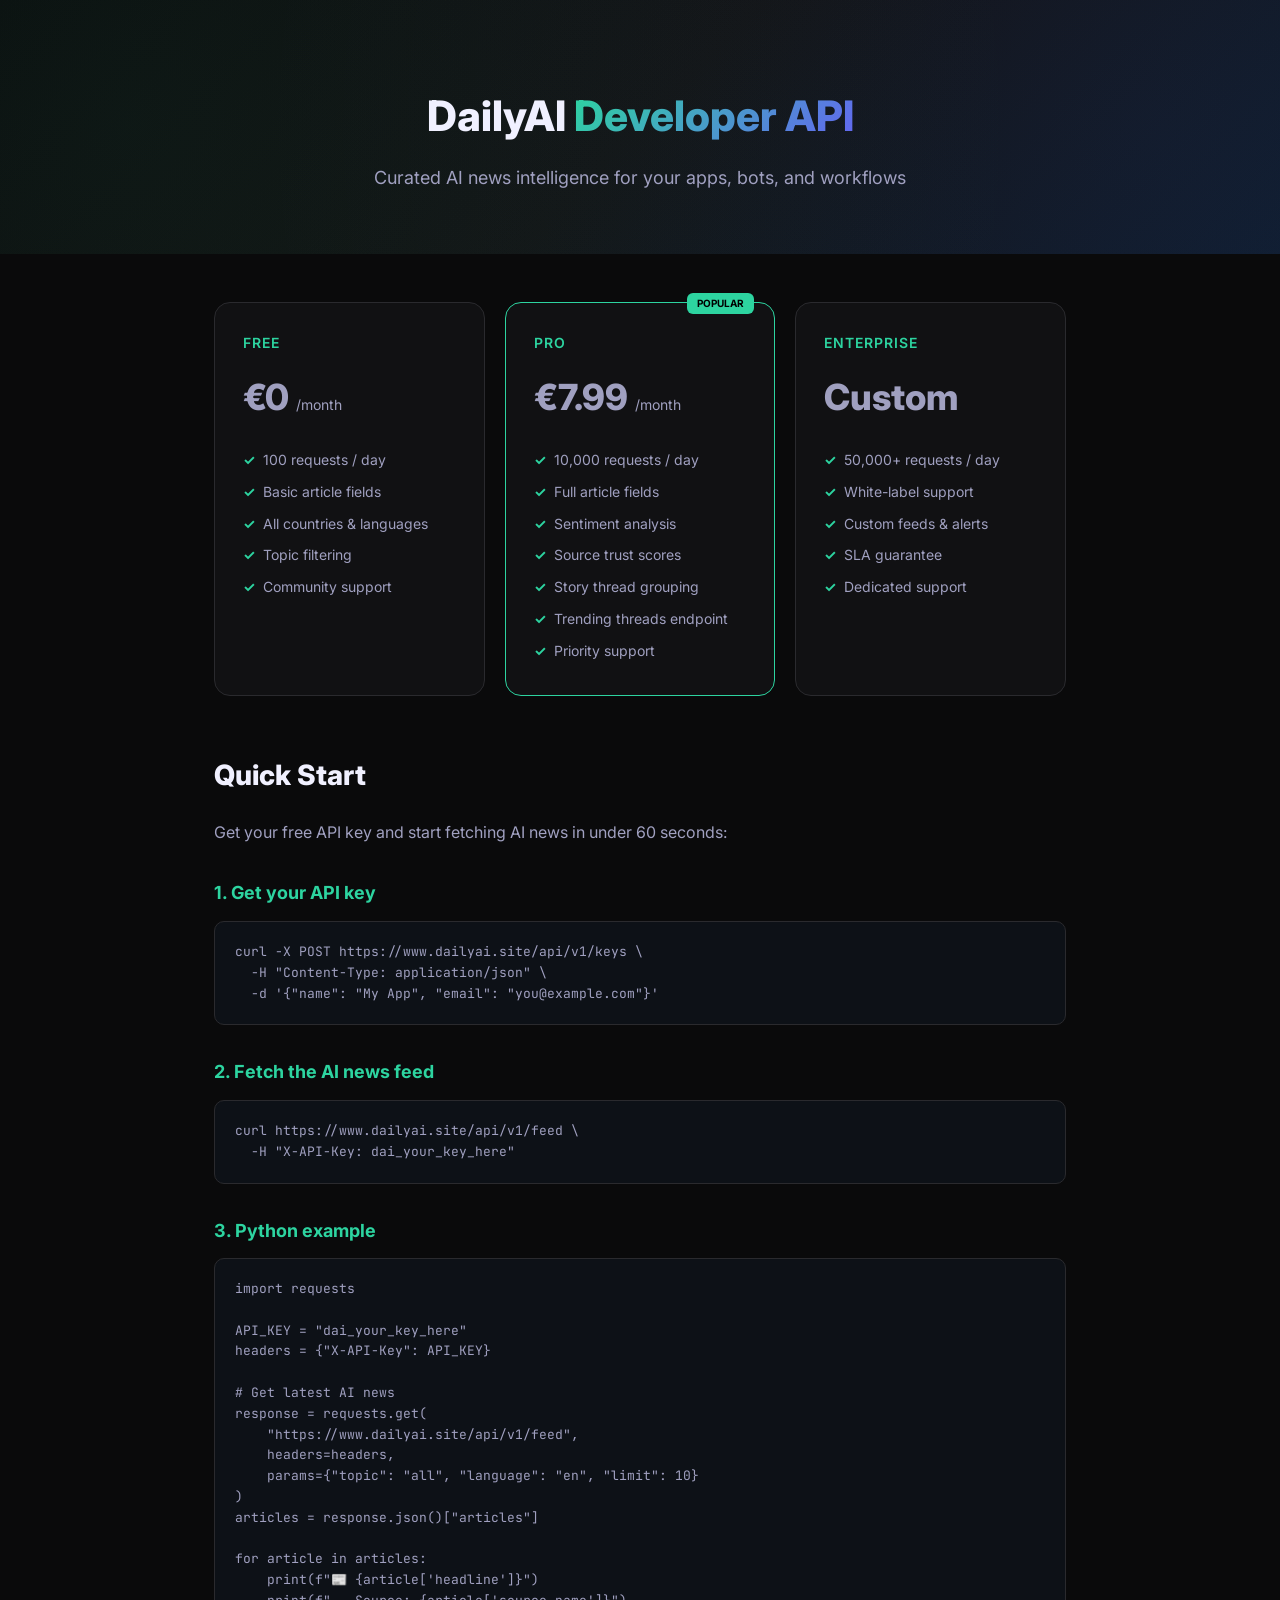
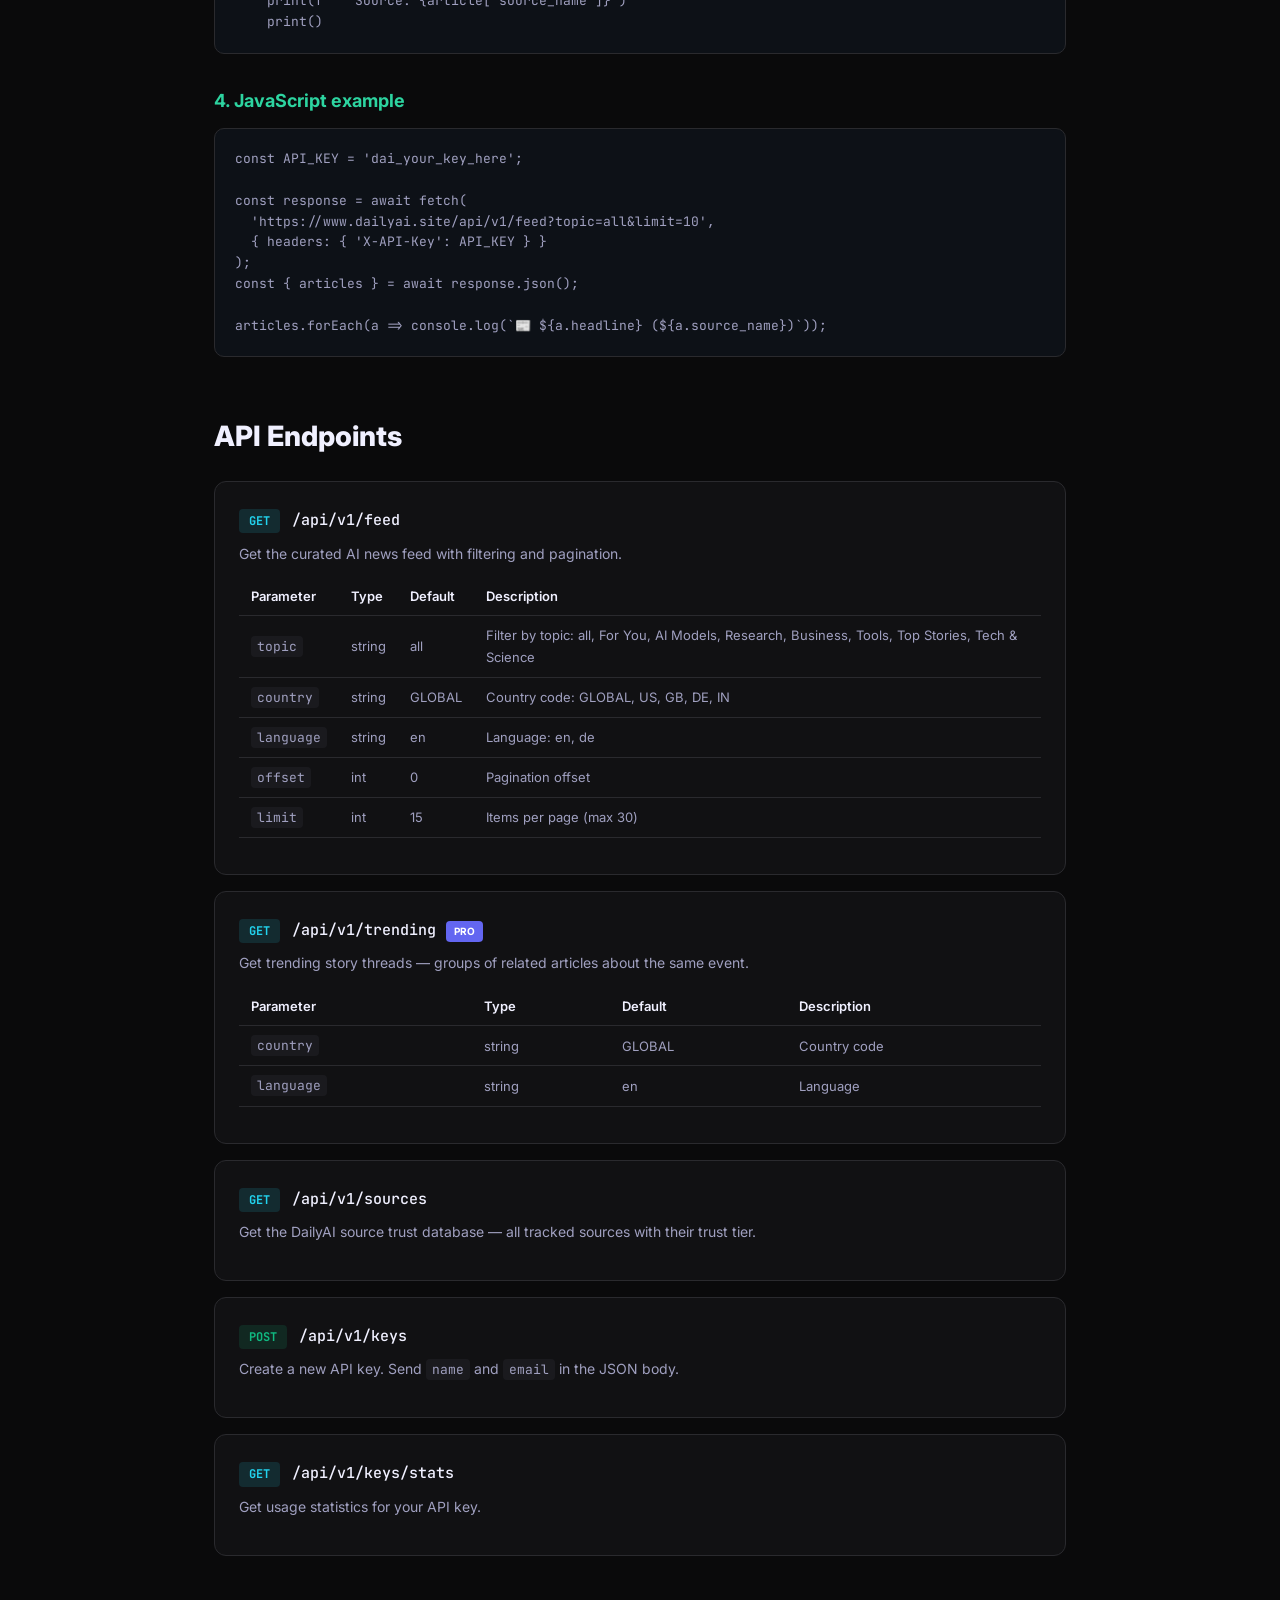
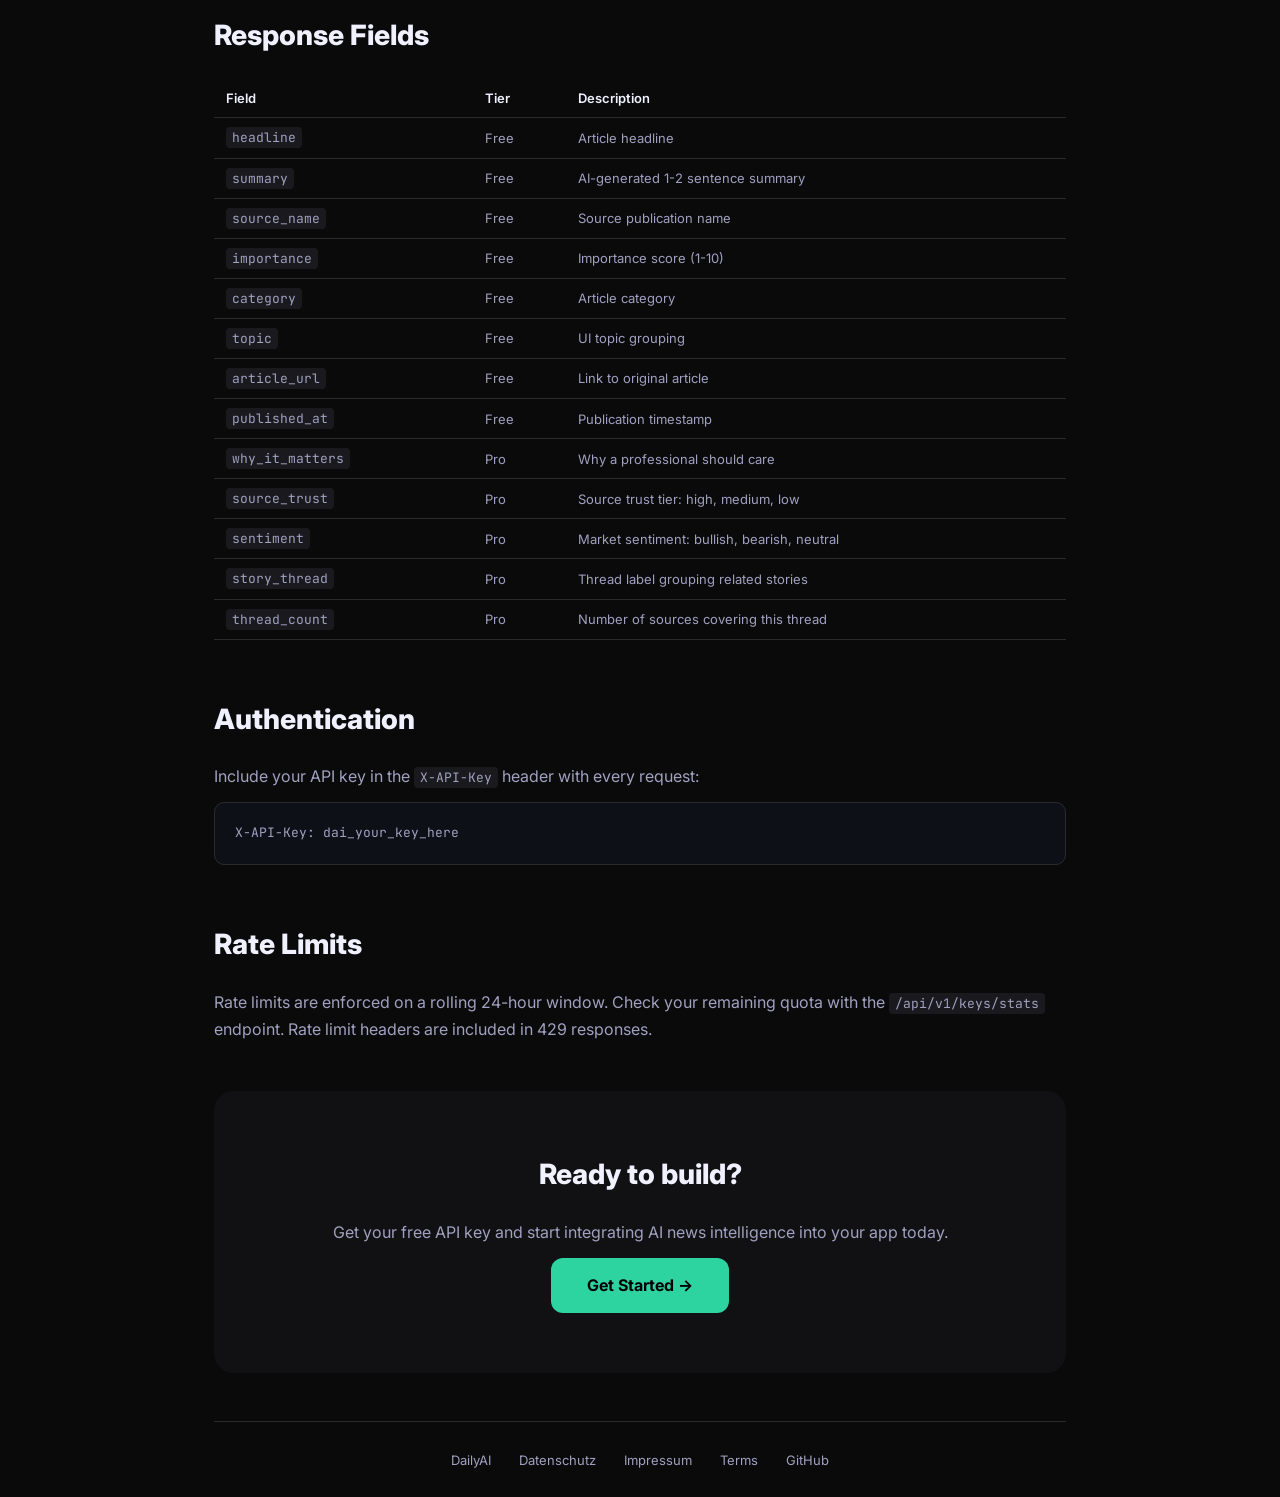
==== templates/api_docs.html @ f0fd5617 "Add privacy policy, imprint, and terms of service pages; implement comprehensive test suite for API " ====
<!DOCTYPE html>
<html lang="en">
<head>
    <meta charset="UTF-8">
    <meta name="viewport" content="width=device-width, initial-scale=1.0">
    <title>Developer API — DailyAI</title>
    <meta name="description" content="DailyAI Developer API — Curated AI news feed, trending threads, and source trust data for your applications.">
    <link rel="preconnect" href="https://fonts.googleapis.com">
    <link href="https://fonts.googleapis.com/css2?family=Inter:wght@400;500;600;700;800&family=JetBrains+Mono:wght@400;500&display=swap" rel="stylesheet">
    <style>
        :root { --bg: #0a0a0b; --surface: #111113; --surface2: #1a1a1e; --border: #2a2a2e; --text: #f0f0ff; --text-muted: #a0a0c0; --accent: #2dd4a0; --accent2: #6366f1; --code-bg: #0d1117; }
        * { margin: 0; padding: 0; box-sizing: border-box; }
        body { background: var(--bg); color: var(--text); font-family: 'Inter', sans-serif; line-height: 1.7; }
        .hero { text-align: center; padding: 80px 24px 48px; background: linear-gradient(135deg, #0a0a0b 0%, #111 50%, #0d1b2a 100%); position: relative; overflow: hidden; }
        .hero::before { content: ''; position: absolute; top: -50%; left: -50%; width: 200%; height: 200%; background: radial-gradient(circle at 30% 50%, rgba(45,212,160,0.06) 0%, transparent 50%), radial-gradient(circle at 70% 50%, rgba(99,102,241,0.06) 0%, transparent 50%); animation: orb 15s ease-in-out infinite; }
        @keyframes orb { 0%, 100% { transform: rotate(0deg); } 50% { transform: rotate(180deg); } }
        .hero h1 { font-size: 42px; font-weight: 800; position: relative; z-index: 1; }
        .hero h1 span { background: linear-gradient(135deg, var(--accent), var(--accent2)); -webkit-background-clip: text; -webkit-text-fill-color: transparent; }
        .hero p { color: var(--text-muted); font-size: 18px; margin-top: 12px; position: relative; z-index: 1; }
        .container { max-width: 900px; margin: 0 auto; padding: 0 24px; }
        .pricing-grid { display: grid; grid-template-columns: repeat(auto-fit, minmax(250px, 1fr)); gap: 20px; margin: 48px 0; }
        .pricing-card { background: var(--surface); border: 1px solid var(--border); border-radius: 16px; padding: 28px; transition: transform 0.2s, border-color 0.3s; }
        .pricing-card:hover { transform: translateY(-4px); border-color: var(--accent); }
        .pricing-card.featured { border-color: var(--accent); position: relative; }
        .pricing-card.featured::after { content: 'POPULAR'; position: absolute; top: -10px; right: 20px; background: var(--accent); color: #000; font-size: 10px; font-weight: 700; padding: 2px 10px; border-radius: 6px; }
        .pricing-tier { font-size: 14px; font-weight: 600; color: var(--accent); text-transform: uppercase; letter-spacing: 1px; }
        .pricing-price { font-size: 36px; font-weight: 800; margin: 8px 0; }
        .pricing-price span { font-size: 14px; font-weight: 400; color: var(--text-muted); }
        .pricing-features { list-style: none; margin-top: 16px; }
        .pricing-features li { padding: 4px 0; font-size: 14px; color: var(--text-muted); }
        .pricing-features li::before { content: '✓'; color: var(--accent); margin-right: 8px; font-weight: 700; }
        h2 { font-size: 28px; font-weight: 800; margin: 56px 0 20px; }
        h3 { font-size: 18px; font-weight: 700; margin: 32px 0 12px; color: var(--accent); }
        .endpoint-card { background: var(--surface); border: 1px solid var(--border); border-radius: 12px; padding: 24px; margin: 16px 0; }
        .endpoint-method { display: inline-block; background: #22d3ee22; color: #22d3ee; font-size: 12px; font-weight: 700; padding: 2px 10px; border-radius: 4px; margin-right: 8px; font-family: 'JetBrains Mono', monospace; }
        .endpoint-method.post { background: #10b98122; color: #10b981; }
        .endpoint-path { font-family: 'JetBrains Mono', monospace; font-size: 15px; font-weight: 500; }
        .endpoint-desc { color: var(--text-muted); font-size: 14px; margin-top: 8px; }
        pre { background: var(--code-bg); border: 1px solid var(--border); border-radius: 10px; padding: 20px; overflow-x: auto; font-family: 'JetBrains Mono', monospace; font-size: 13px; line-height: 1.6; color: var(--text-muted); margin: 12px 0; }
        code { font-family: 'JetBrains Mono', monospace; }
        .inline-code { background: var(--surface2); padding: 2px 6px; border-radius: 4px; font-size: 13px; }
        .cta-section { text-align: center; padding: 60px 24px; background: var(--surface); border-radius: 20px; margin: 48px 0; }
        .cta-btn { display: inline-block; padding: 14px 36px; background: var(--accent); color: #000; font-weight: 700; font-size: 16px; border-radius: 12px; text-decoration: none; transition: transform 0.2s; }
        .cta-btn:hover { transform: scale(1.05); }
        .params-table { width: 100%; border-collapse: collapse; margin: 12px 0; }
        .params-table th, .params-table td { text-align: left; padding: 8px 12px; border-bottom: 1px solid var(--border); font-size: 13px; }
        .params-table th { color: var(--text); font-weight: 600; }
        .params-table td { color: var(--text-muted); }
        .badge { display: inline-block; background: var(--accent2); color: white; font-size: 10px; font-weight: 700; padding: 2px 8px; border-radius: 4px; margin-left: 6px; }
        .footer-legal { margin-top: 48px; padding: 24px; border-top: 1px solid var(--border); text-align: center; }
        .footer-legal a { color: var(--text-muted); text-decoration: none; margin: 0 12px; font-size: 13px; }
        p { color: var(--text-muted); margin-bottom: 12px; }
    </style>
</head>
<body>

<div class="hero">
    <h1>DailyAI <span>Developer API</span></h1>
    <p>Curated AI news intelligence for your apps, bots, and workflows</p>
</div>

<div class="container">

    <div class="pricing-grid">
        <div class="pricing-card">
            <p class="pricing-tier">Free</p>
            <p class="pricing-price">€0 <span>/month</span></p>
            <ul class="pricing-features">
                <li>100 requests / day</li>
                <li>Basic article fields</li>
                <li>All countries & languages</li>
                <li>Topic filtering</li>
                <li>Community support</li>
            </ul>
        </div>
        <div class="pricing-card featured">
            <p class="pricing-tier">Pro</p>
            <p class="pricing-price">€7.99 <span>/month</span></p>
            <ul class="pricing-features">
                <li>10,000 requests / day</li>
                <li>Full article fields</li>
                <li>Sentiment analysis</li>
                <li>Source trust scores</li>
                <li>Story thread grouping</li>
                <li>Trending threads endpoint</li>
                <li>Priority support</li>
            </ul>
        </div>
        <div class="pricing-card">
            <p class="pricing-tier">Enterprise</p>
            <p class="pricing-price">Custom</p>
            <ul class="pricing-features">
                <li>50,000+ requests / day</li>
                <li>White-label support</li>
                <li>Custom feeds & alerts</li>
                <li>SLA guarantee</li>
                <li>Dedicated support</li>
            </ul>
        </div>
    </div>

    <h2>Quick Start</h2>
    <p>Get your free API key and start fetching AI news in under 60 seconds:</p>

    <h3>1. Get your API key</h3>
    <pre>curl -X POST https://www.dailyai.site/api/v1/keys \
  -H "Content-Type: application/json" \
  -d '{"name": "My App", "email": "you@example.com"}'</pre>

    <h3>2. Fetch the AI news feed</h3>
    <pre>curl https://www.dailyai.site/api/v1/feed \
  -H "X-API-Key: dai_your_key_here"</pre>

    <h3>3. Python example</h3>
    <pre>import requests

API_KEY = "dai_your_key_here"
headers = {"X-API-Key": API_KEY}

# Get latest AI news
response = requests.get(
    "https://www.dailyai.site/api/v1/feed",
    headers=headers,
    params={"topic": "all", "language": "en", "limit": 10}
)
articles = response.json()["articles"]

for article in articles:
    print(f"📰 {article['headline']}")
    print(f"   Source: {article['source_name']}")
    print()</pre>

    <h3>4. JavaScript example</h3>
    <pre>const API_KEY = 'dai_your_key_here';

const response = await fetch(
  'https://www.dailyai.site/api/v1/feed?topic=all&limit=10',
  { headers: { 'X-API-Key': API_KEY } }
);
const { articles } = await response.json();

articles.forEach(a => console.log(`📰 ${a.headline} (${a.source_name})`));</pre>

    <h2>API Endpoints</h2>

    <div class="endpoint-card">
        <span class="endpoint-method">GET</span>
        <span class="endpoint-path">/api/v1/feed</span>
        <p class="endpoint-desc">Get the curated AI news feed with filtering and pagination.</p>
        <table class="params-table">
            <tr><th>Parameter</th><th>Type</th><th>Default</th><th>Description</th></tr>
            <tr><td><code class="inline-code">topic</code></td><td>string</td><td>all</td><td>Filter by topic: all, For You, AI Models, Research, Business, Tools, Top Stories, Tech & Science</td></tr>
            <tr><td><code class="inline-code">country</code></td><td>string</td><td>GLOBAL</td><td>Country code: GLOBAL, US, GB, DE, IN</td></tr>
            <tr><td><code class="inline-code">language</code></td><td>string</td><td>en</td><td>Language: en, de</td></tr>
            <tr><td><code class="inline-code">offset</code></td><td>int</td><td>0</td><td>Pagination offset</td></tr>
            <tr><td><code class="inline-code">limit</code></td><td>int</td><td>15</td><td>Items per page (max 30)</td></tr>
        </table>
    </div>

    <div class="endpoint-card">
        <span class="endpoint-method">GET</span>
        <span class="endpoint-path">/api/v1/trending</span>
        <span class="badge">PRO</span>
        <p class="endpoint-desc">Get trending story threads — groups of related articles about the same event.</p>
        <table class="params-table">
            <tr><th>Parameter</th><th>Type</th><th>Default</th><th>Description</th></tr>
            <tr><td><code class="inline-code">country</code></td><td>string</td><td>GLOBAL</td><td>Country code</td></tr>
            <tr><td><code class="inline-code">language</code></td><td>string</td><td>en</td><td>Language</td></tr>
        </table>
    </div>

    <div class="endpoint-card">
        <span class="endpoint-method">GET</span>
        <span class="endpoint-path">/api/v1/sources</span>
        <p class="endpoint-desc">Get the DailyAI source trust database — all tracked sources with their trust tier.</p>
    </div>

    <div class="endpoint-card">
        <span class="endpoint-method post">POST</span>
        <span class="endpoint-path">/api/v1/keys</span>
        <p class="endpoint-desc">Create a new API key. Send <code class="inline-code">name</code> and <code class="inline-code">email</code> in the JSON body.</p>
    </div>

    <div class="endpoint-card">
        <span class="endpoint-method">GET</span>
        <span class="endpoint-path">/api/v1/keys/stats</span>
        <p class="endpoint-desc">Get usage statistics for your API key.</p>
    </div>

    <h2>Response Fields</h2>
    <table class="params-table">
        <tr><th>Field</th><th>Tier</th><th>Description</th></tr>
        <tr><td><code class="inline-code">headline</code></td><td>Free</td><td>Article headline</td></tr>
        <tr><td><code class="inline-code">summary</code></td><td>Free</td><td>AI-generated 1-2 sentence summary</td></tr>
        <tr><td><code class="inline-code">source_name</code></td><td>Free</td><td>Source publication name</td></tr>
        <tr><td><code class="inline-code">importance</code></td><td>Free</td><td>Importance score (1-10)</td></tr>
        <tr><td><code class="inline-code">category</code></td><td>Free</td><td>Article category</td></tr>
        <tr><td><code class="inline-code">topic</code></td><td>Free</td><td>UI topic grouping</td></tr>
        <tr><td><code class="inline-code">article_url</code></td><td>Free</td><td>Link to original article</td></tr>
        <tr><td><code class="inline-code">published_at</code></td><td>Free</td><td>Publication timestamp</td></tr>
        <tr><td><code class="inline-code">why_it_matters</code></td><td>Pro</td><td>Why a professional should care</td></tr>
        <tr><td><code class="inline-code">source_trust</code></td><td>Pro</td><td>Source trust tier: high, medium, low</td></tr>
        <tr><td><code class="inline-code">sentiment</code></td><td>Pro</td><td>Market sentiment: bullish, bearish, neutral</td></tr>
        <tr><td><code class="inline-code">story_thread</code></td><td>Pro</td><td>Thread label grouping related stories</td></tr>
        <tr><td><code class="inline-code">thread_count</code></td><td>Pro</td><td>Number of sources covering this thread</td></tr>
    </table>

    <h2>Authentication</h2>
    <p>Include your API key in the <code class="inline-code">X-API-Key</code> header with every request:</p>
    <pre>X-API-Key: dai_your_key_here</pre>

    <h2>Rate Limits</h2>
    <p>Rate limits are enforced on a rolling 24-hour window. Check your remaining quota with the <code class="inline-code">/api/v1/keys/stats</code> endpoint. Rate limit headers are included in 429 responses.</p>

    <div class="cta-section">
        <h2 style="margin-top: 0;">Ready to build?</h2>
        <p>Get your free API key and start integrating AI news intelligence into your app today.</p>
        <a href="/" class="cta-btn">Get Started →</a>
    </div>

    <div class="footer-legal">
        <a href="/">DailyAI</a>
        <a href="/datenschutz">Datenschutz</a>
        <a href="/impressum">Impressum</a>
        <a href="/terms">Terms</a>
        <a href="https://github.com/shivangsinha/DailyAInews" target="_blank">GitHub</a>
    </div>
</div>

</body>
</html>
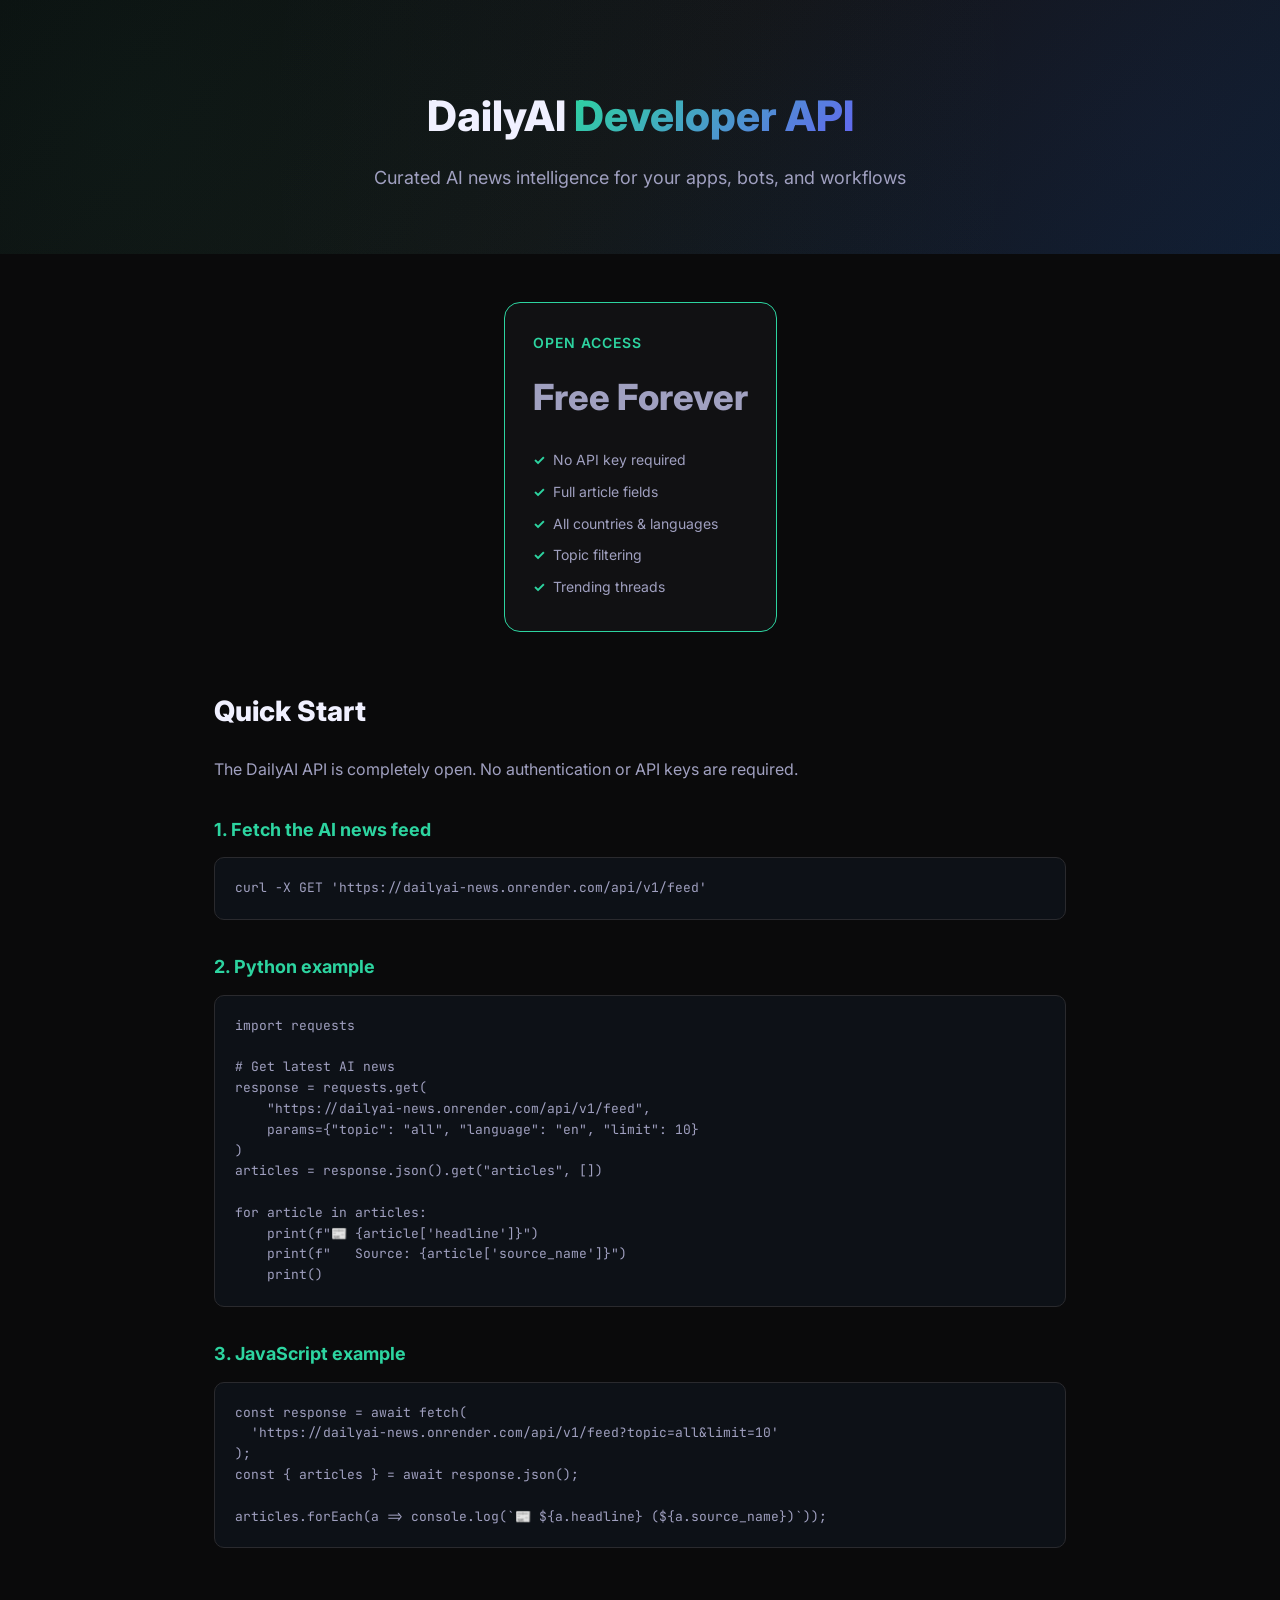
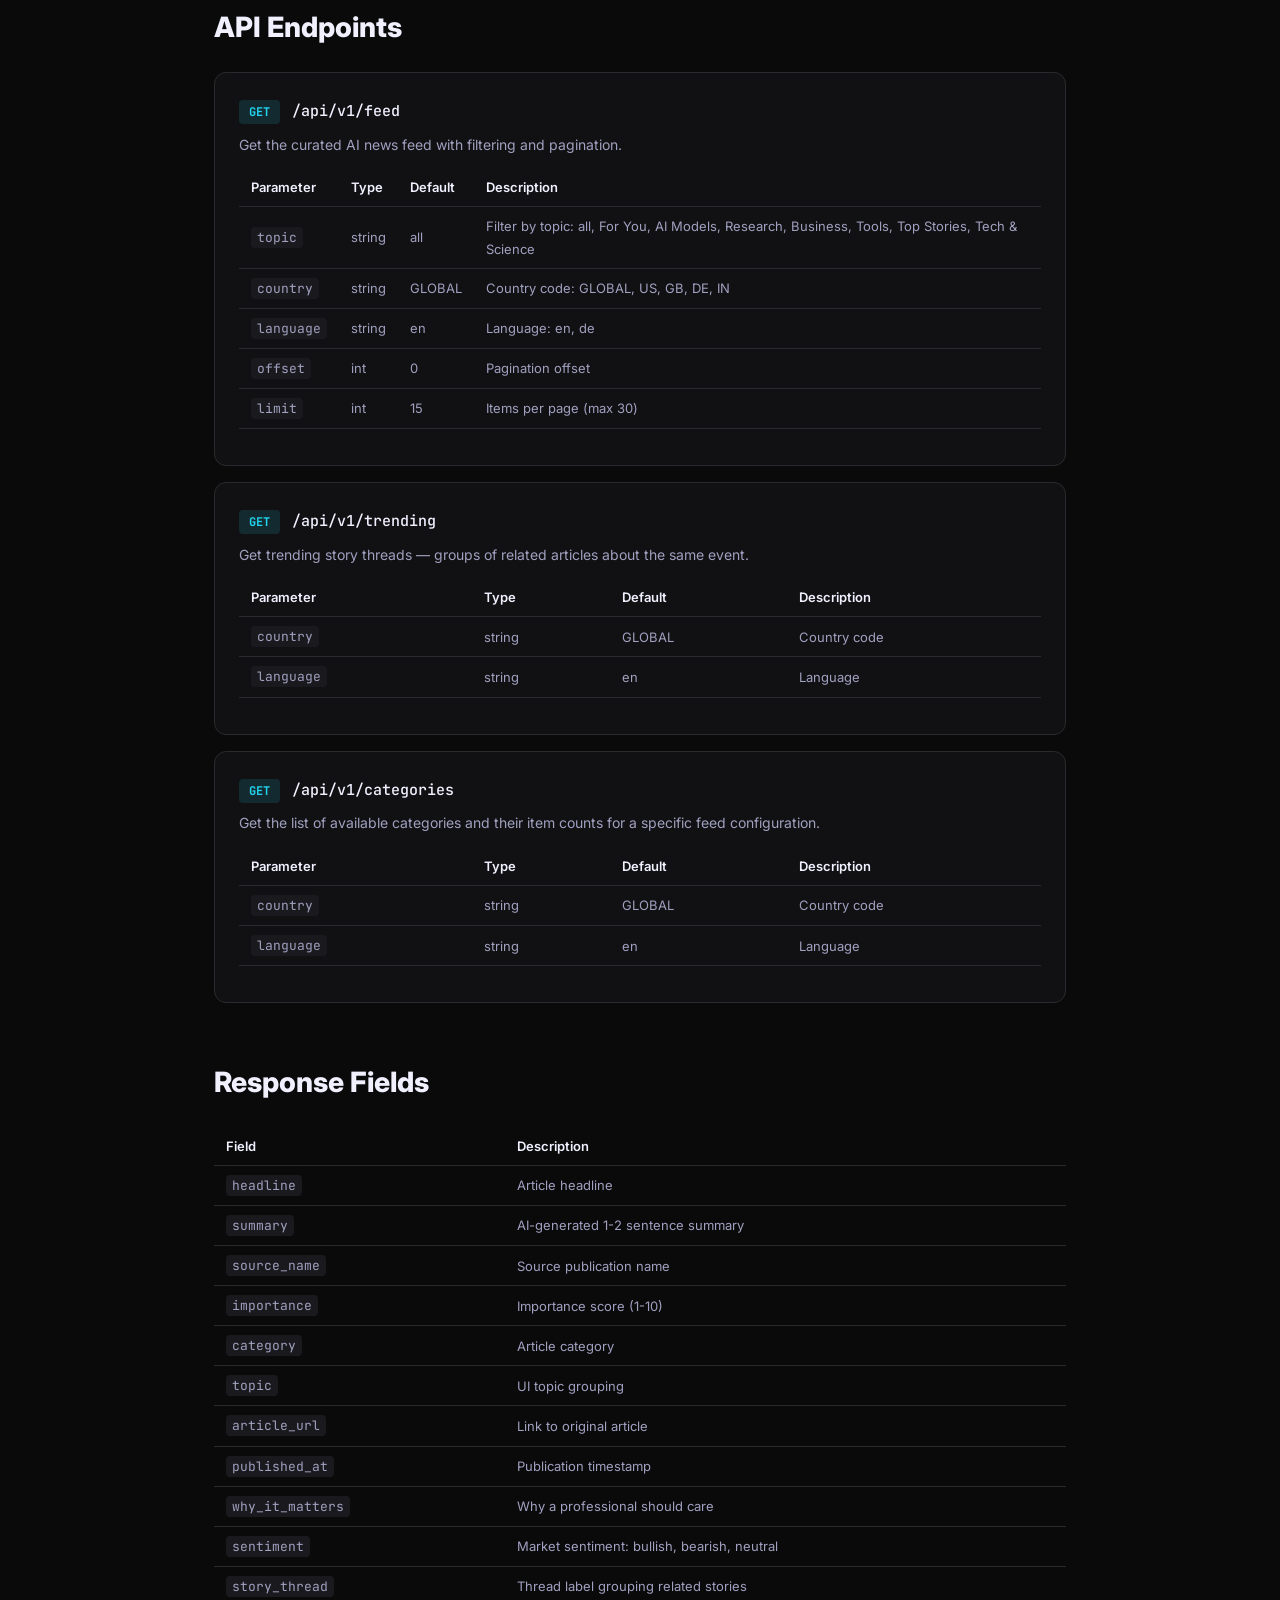
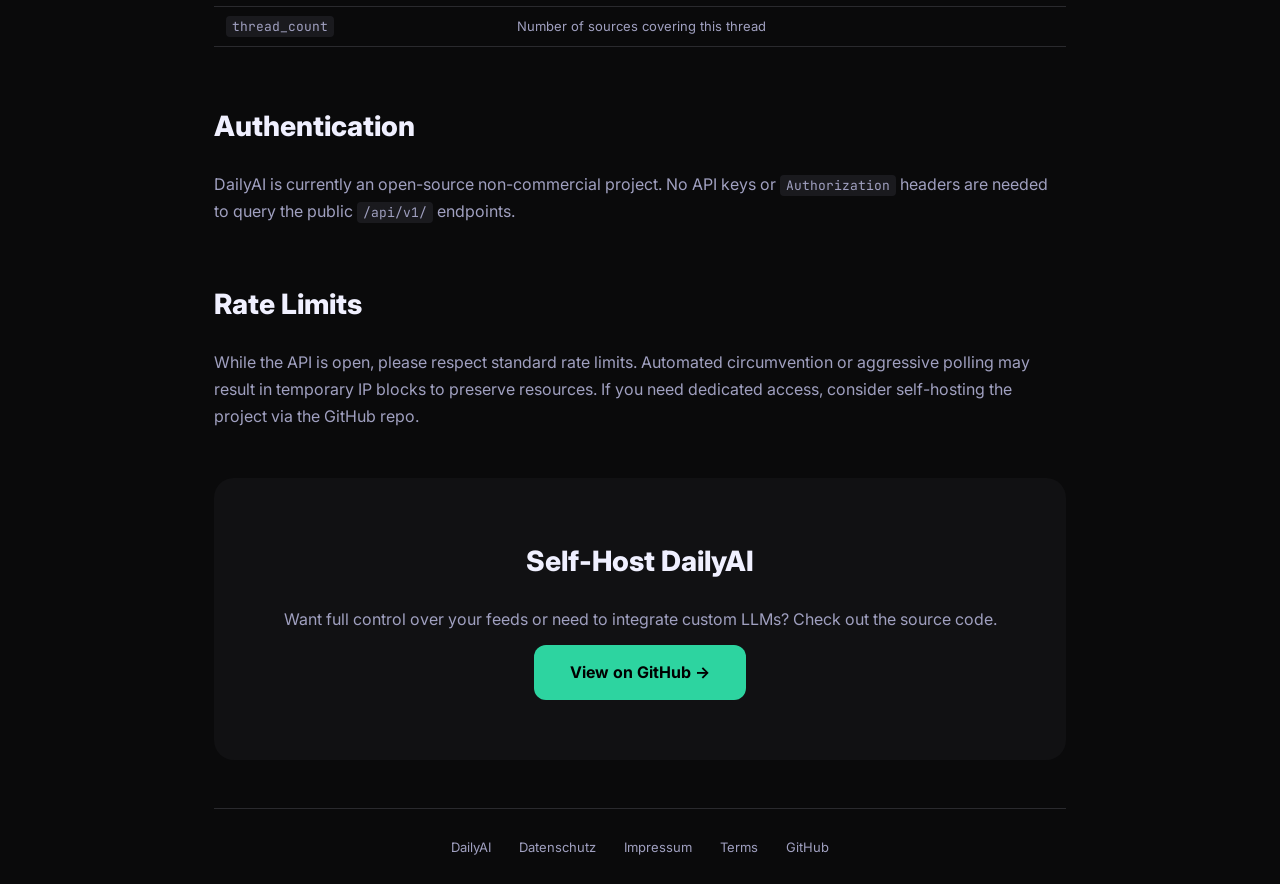
==== commit 823d3d4d: "feat: Enhance analytics tracking and introduce leaderboard feature - Updated analytics tracking to i" ====
--- a/templates/api_docs.html
+++ b/templates/api_docs.html
@@ -4,7 +4,7 @@
     <meta charset="UTF-8">
     <meta name="viewport" content="width=device-width, initial-scale=1.0">
     <title>Developer API — DailyAI</title>
-    <meta name="description" content="DailyAI Developer API — Curated AI news feed, trending threads, and source trust data for your applications.">
+    <meta name="description" content="DailyAI Developer API — Curated AI news feed, trending threads, and source data for your applications.">
     <link rel="preconnect" href="https://fonts.googleapis.com">
     <link href="https://fonts.googleapis.com/css2?family=Inter:wght@400;500;600;700;800&family=JetBrains+Mono:wght@400;500&display=swap" rel="stylesheet">
     <style>
@@ -18,11 +18,8 @@
         .hero h1 span { background: linear-gradient(135deg, var(--accent), var(--accent2)); -webkit-background-clip: text; -webkit-text-fill-color: transparent; }
         .hero p { color: var(--text-muted); font-size: 18px; margin-top: 12px; position: relative; z-index: 1; }
         .container { max-width: 900px; margin: 0 auto; padding: 0 24px; }
-        .pricing-grid { display: grid; grid-template-columns: repeat(auto-fit, minmax(250px, 1fr)); gap: 20px; margin: 48px 0; }
-        .pricing-card { background: var(--surface); border: 1px solid var(--border); border-radius: 16px; padding: 28px; transition: transform 0.2s, border-color 0.3s; }
-        .pricing-card:hover { transform: translateY(-4px); border-color: var(--accent); }
-        .pricing-card.featured { border-color: var(--accent); position: relative; }
-        .pricing-card.featured::after { content: 'POPULAR'; position: absolute; top: -10px; right: 20px; background: var(--accent); color: #000; font-size: 10px; font-weight: 700; padding: 2px 10px; border-radius: 6px; }
+        .pricing-grid { display: grid; grid-template-columns: repeat(auto-fit, minmax(280px, 1fr)); gap: 20px; margin: 48px 0; justify-content: center; }
+        .pricing-card { background: var(--surface); border: 1px solid var(--accent); border-radius: 16px; padding: 28px; transition: transform 0.2s, border-color 0.3s; position: relative; max-width: 400px; margin: 0 auto; }
         .pricing-tier { font-size: 14px; font-weight: 600; color: var(--accent); text-transform: uppercase; letter-spacing: 1px; }
         .pricing-price { font-size: 36px; font-weight: 800; margin: 8px 0; }
         .pricing-price span { font-size: 14px; font-weight: 400; color: var(--text-muted); }
@@ -63,79 +60,42 @@
 
     <div class="pricing-grid">
         <div class="pricing-card">
-            <p class="pricing-tier">Free</p>
-            <p class="pricing-price">€0 <span>/month</span></p>
+            <p class="pricing-tier">Open Access</p>
+            <p class="pricing-price">Free Forever</p>
             <ul class="pricing-features">
-                <li>100 requests / day</li>
-                <li>Basic article fields</li>
+                <li>No API key required</li>
+                <li>Full article fields</li>
                 <li>All countries & languages</li>
                 <li>Topic filtering</li>
-                <li>Community support</li>
-            </ul>
-        </div>
-        <div class="pricing-card featured">
-            <p class="pricing-tier">Pro</p>
-            <p class="pricing-price">€7.99 <span>/month</span></p>
-            <ul class="pricing-features">
-                <li>10,000 requests / day</li>
-                <li>Full article fields</li>
-                <li>Sentiment analysis</li>
-                <li>Source trust scores</li>
-                <li>Story thread grouping</li>
-                <li>Trending threads endpoint</li>
-                <li>Priority support</li>
-            </ul>
-        </div>
-        <div class="pricing-card">
-            <p class="pricing-tier">Enterprise</p>
-            <p class="pricing-price">Custom</p>
-            <ul class="pricing-features">
-                <li>50,000+ requests / day</li>
-                <li>White-label support</li>
-                <li>Custom feeds & alerts</li>
-                <li>SLA guarantee</li>
-                <li>Dedicated support</li>
+                <li>Trending threads</li>
             </ul>
         </div>
     </div>
 
     <h2>Quick Start</h2>
-    <p>Get your free API key and start fetching AI news in under 60 seconds:</p>
+    <p>The DailyAI API is completely open. No authentication or API keys are required.</p>
 
-    <h3>1. Get your API key</h3>
-    <pre>curl -X POST https://www.dailyai.site/api/v1/keys \
-  -H "Content-Type: application/json" \
-  -d '{"name": "My App", "email": "you@example.com"}'</pre>
+    <h3>1. Fetch the AI news feed</h3>
+    <pre>curl -X GET 'https://dailyai-news.onrender.com/api/v1/feed'</pre>
 
-    <h3>2. Fetch the AI news feed</h3>
-    <pre>curl https://www.dailyai.site/api/v1/feed \
-  -H "X-API-Key: dai_your_key_here"</pre>
-
-    <h3>3. Python example</h3>
+    <h3>2. Python example</h3>
     <pre>import requests
-
-API_KEY = "dai_your_key_here"
-headers = {"X-API-Key": API_KEY}
 
 # Get latest AI news
 response = requests.get(
-    "https://www.dailyai.site/api/v1/feed",
-    headers=headers,
+    "https://dailyai-news.onrender.com/api/v1/feed",
     params={"topic": "all", "language": "en", "limit": 10}
 )
-articles = response.json()["articles"]
+articles = response.json().get("articles", [])
 
 for article in articles:
     print(f"📰 {article['headline']}")
     print(f"   Source: {article['source_name']}")
     print()</pre>
 
-    <h3>4. JavaScript example</h3>
-    <pre>const API_KEY = 'dai_your_key_here';
-
-const response = await fetch(
-  'https://www.dailyai.site/api/v1/feed?topic=all&limit=10',
-  { headers: { 'X-API-Key': API_KEY } }
+    <h3>3. JavaScript example</h3>
+    <pre>const response = await fetch(
+  'https://dailyai-news.onrender.com/api/v1/feed?topic=all&limit=10'
 );
 const { articles } = await response.json();
 
@@ -160,7 +120,6 @@
     <div class="endpoint-card">
         <span class="endpoint-method">GET</span>
         <span class="endpoint-path">/api/v1/trending</span>
-        <span class="badge">PRO</span>
         <p class="endpoint-desc">Get trending story threads — groups of related articles about the same event.</p>
         <table class="params-table">
             <tr><th>Parameter</th><th>Type</th><th>Default</th><th>Description</th></tr>
@@ -171,51 +130,42 @@
 
     <div class="endpoint-card">
         <span class="endpoint-method">GET</span>
-        <span class="endpoint-path">/api/v1/sources</span>
-        <p class="endpoint-desc">Get the DailyAI source trust database — all tracked sources with their trust tier.</p>
-    </div>
-
-    <div class="endpoint-card">
-        <span class="endpoint-method post">POST</span>
-        <span class="endpoint-path">/api/v1/keys</span>
-        <p class="endpoint-desc">Create a new API key. Send <code class="inline-code">name</code> and <code class="inline-code">email</code> in the JSON body.</p>
-    </div>
-
-    <div class="endpoint-card">
-        <span class="endpoint-method">GET</span>
-        <span class="endpoint-path">/api/v1/keys/stats</span>
-        <p class="endpoint-desc">Get usage statistics for your API key.</p>
+        <span class="endpoint-path">/api/v1/categories</span>
+        <p class="endpoint-desc">Get the list of available categories and their item counts for a specific feed configuration.</p>
+        <table class="params-table">
+            <tr><th>Parameter</th><th>Type</th><th>Default</th><th>Description</th></tr>
+            <tr><td><code class="inline-code">country</code></td><td>string</td><td>GLOBAL</td><td>Country code</td></tr>
+            <tr><td><code class="inline-code">language</code></td><td>string</td><td>en</td><td>Language</td></tr>
+        </table>
     </div>
 
     <h2>Response Fields</h2>
     <table class="params-table">
-        <tr><th>Field</th><th>Tier</th><th>Description</th></tr>
-        <tr><td><code class="inline-code">headline</code></td><td>Free</td><td>Article headline</td></tr>
-        <tr><td><code class="inline-code">summary</code></td><td>Free</td><td>AI-generated 1-2 sentence summary</td></tr>
-        <tr><td><code class="inline-code">source_name</code></td><td>Free</td><td>Source publication name</td></tr>
-        <tr><td><code class="inline-code">importance</code></td><td>Free</td><td>Importance score (1-10)</td></tr>
-        <tr><td><code class="inline-code">category</code></td><td>Free</td><td>Article category</td></tr>
-        <tr><td><code class="inline-code">topic</code></td><td>Free</td><td>UI topic grouping</td></tr>
-        <tr><td><code class="inline-code">article_url</code></td><td>Free</td><td>Link to original article</td></tr>
-        <tr><td><code class="inline-code">published_at</code></td><td>Free</td><td>Publication timestamp</td></tr>
-        <tr><td><code class="inline-code">why_it_matters</code></td><td>Pro</td><td>Why a professional should care</td></tr>
-        <tr><td><code class="inline-code">source_trust</code></td><td>Pro</td><td>Source trust tier: high, medium, low</td></tr>
-        <tr><td><code class="inline-code">sentiment</code></td><td>Pro</td><td>Market sentiment: bullish, bearish, neutral</td></tr>
-        <tr><td><code class="inline-code">story_thread</code></td><td>Pro</td><td>Thread label grouping related stories</td></tr>
-        <tr><td><code class="inline-code">thread_count</code></td><td>Pro</td><td>Number of sources covering this thread</td></tr>
+        <tr><th>Field</th><th>Description</th></tr>
+        <tr><td><code class="inline-code">headline</code></td><td>Article headline</td></tr>
+        <tr><td><code class="inline-code">summary</code></td><td>AI-generated 1-2 sentence summary</td></tr>
+        <tr><td><code class="inline-code">source_name</code></td><td>Source publication name</td></tr>
+        <tr><td><code class="inline-code">importance</code></td><td>Importance score (1-10)</td></tr>
+        <tr><td><code class="inline-code">category</code></td><td>Article category</td></tr>
+        <tr><td><code class="inline-code">topic</code></td><td>UI topic grouping</td></tr>
+        <tr><td><code class="inline-code">article_url</code></td><td>Link to original article</td></tr>
+        <tr><td><code class="inline-code">published_at</code></td><td>Publication timestamp</td></tr>
+        <tr><td><code class="inline-code">why_it_matters</code></td><td>Why a professional should care</td></tr>
+        <tr><td><code class="inline-code">sentiment</code></td><td>Market sentiment: bullish, bearish, neutral</td></tr>
+        <tr><td><code class="inline-code">story_thread</code></td><td>Thread label grouping related stories</td></tr>
+        <tr><td><code class="inline-code">thread_count</code></td><td>Number of sources covering this thread</td></tr>
     </table>
 
     <h2>Authentication</h2>
-    <p>Include your API key in the <code class="inline-code">X-API-Key</code> header with every request:</p>
-    <pre>X-API-Key: dai_your_key_here</pre>
+    <p>DailyAI is currently an open-source non-commercial project. No API keys or <code class="inline-code">Authorization</code> headers are needed to query the public <code class="inline-code">/api/v1/</code> endpoints.</p>
 
     <h2>Rate Limits</h2>
-    <p>Rate limits are enforced on a rolling 24-hour window. Check your remaining quota with the <code class="inline-code">/api/v1/keys/stats</code> endpoint. Rate limit headers are included in 429 responses.</p>
+    <p>While the API is open, please respect standard rate limits. Automated circumvention or aggressive polling may result in temporary IP blocks to preserve resources. If you need dedicated access, consider self-hosting the project via the GitHub repo.</p>
 
     <div class="cta-section">
-        <h2 style="margin-top: 0;">Ready to build?</h2>
-        <p>Get your free API key and start integrating AI news intelligence into your app today.</p>
-        <a href="/" class="cta-btn">Get Started →</a>
+        <h2 style="margin-top: 0;">Self-Host DailyAI</h2>
+        <p>Want full control over your feeds or need to integrate custom LLMs? Check out the source code.</p>
+        <a href="https://github.com/shivang-7135/aiNews" class="cta-btn" target="_blank">View on GitHub →</a>
     </div>
 
     <div class="footer-legal">
@@ -223,7 +173,7 @@
         <a href="/datenschutz">Datenschutz</a>
         <a href="/impressum">Impressum</a>
         <a href="/terms">Terms</a>
-        <a href="https://github.com/shivangsinha/DailyAInews" target="_blank">GitHub</a>
+        <a href="https://github.com/shivang-7135/aiNews" target="_blank">GitHub</a>
     </div>
 </div>
 
